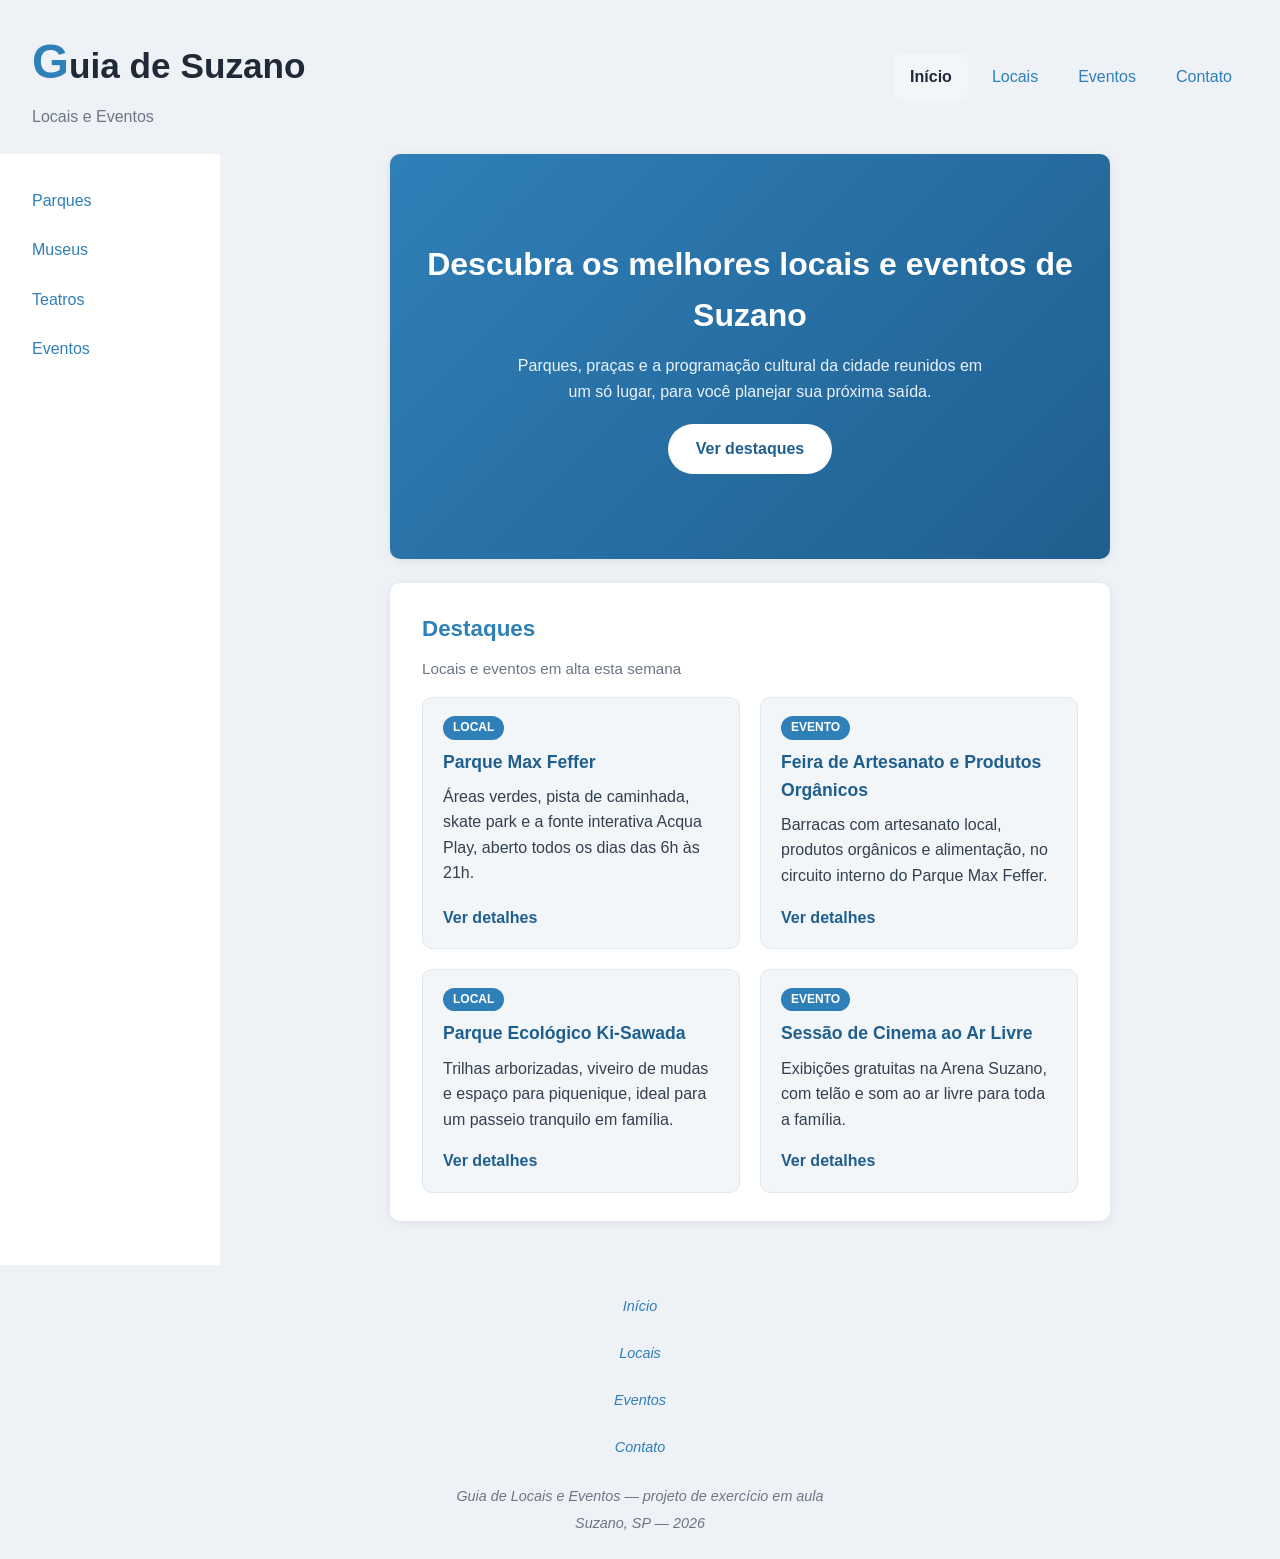
==== index.html @ c149b3ac "first commit" ====
<!DOCTYPE html>
<html lang="pt-br">

<head>
    <meta charset="UTF-8">
    <meta name="viewport" content="width=device-width, initial-scale=1.0">
    <title>Início - Guia de Locais e Eventos de Suzano</title>
    <link rel="stylesheet" href="estilos.css">
</head>

<body class="pagina-grade">

    <header>
        <div class="identidade">
            <h1>Guia de Suzano</h1>
            <p class="subtitulo">Locais e Eventos</p>
        </div>

        <nav aria-label="Navegação principal">
            <ul>
                <li><a href="index.html" aria-current="page">Início</a></li>
                <li><a href="locais.html">Locais</a></li>
                <li><a href="eventos.html">Eventos</a></li>
                <li><a href="contato.html">Contato</a></li>
            </ul>
        </nav>
    </header>

    <aside class="lateral">
        <nav aria-label="Categorias">
            <h2 class="visualmente-oculto">Categorias</h2>
            <ul>
                <li><a href="locais.html#parques">Parques</a></li>
                <li><a href="locais.html#museus">Museus</a></li>
                <li><a href="locais.html#teatros">Teatros</a></li>
                <li><a href="eventos.html">Eventos</a></li>
            </ul>
        </nav>
    </aside>

    <main>

        <!-- Etapa 1: destaque com conteúdo centralizado nos dois eixos -->
        <section class="hero">
            <h2>Descubra os melhores locais e eventos de Suzano</h2>
            <p>
                Parques, praças e a programação cultural da cidade reunidos em um só lugar,
                para você planejar sua próxima saída.
            </p>
            <a class="botao-primario" href="#destaques">Ver destaques</a>
        </section>

        <!-- Etapa 2: grade de cards que quebra linha conforme o espaço disponível -->
        <section id="destaques">
            <h2>Destaques</h2>
            <p class="descricao-secao">Locais e eventos em alta esta semana</p>

            <div class="cards">
                <a class="card" href="detalhe.html">
                    <span class="categoria">Local</span>
                    <h3>Parque Max Feffer</h3>
                    <p>
                        Áreas verdes, pista de caminhada, skate park e a fonte interativa Acqua Play,
                        aberto todos os dias das 6h às 21h.
                    </p>
                    <span class="link-card">Ver detalhes</span>
                </a>

                <article class="card">
                    <span class="categoria">Evento</span>
                    <h3>Feira de Artesanato e Produtos Orgânicos</h3>
                    <p>
                        Barracas com artesanato local, produtos orgânicos e alimentação, no circuito
                        interno do Parque Max Feffer.
                    </p>
                    <a class="link-card" href="eventos.html">Ver detalhes</a>
                </article>

                <article class="card">
                    <span class="categoria">Local</span>
                    <h3>Parque Ecológico Ki-Sawada</h3>
                    <p>
                        Trilhas arborizadas, viveiro de mudas e espaço para piquenique, ideal para
                        um passeio tranquilo em família.
                    </p>
                    <a class="link-card" href="locais.html">Ver detalhes</a>
                </article>

                <article class="card">
                    <span class="categoria">Evento</span>
                    <h3>Sessão de Cinema ao Ar Livre</h3>
                    <p>
                        Exibições gratuitas na Arena Suzano, com telão e som ao ar livre para toda
                        a família.
                    </p>
                    <a class="link-card" href="eventos.html">Ver detalhes</a>
                </article>
            </div>
        </section>

    </main>

    <footer>
        <nav aria-label="Navegação do rodapé">
            <ul class="menu-vertical">
                <li><a href="index.html" aria-current="page">Início</a></li>
                <li><a href="locais.html">Locais</a></li>
                <li><a href="eventos.html">Eventos</a></li>
                <li><a href="contato.html">Contato</a></li>
            </ul>
        </nav>

        <p>Guia de Locais e Eventos — projeto de exercício em aula</p>
        <p>Suzano, SP — 2026</p>
    </footer>

</body>

</html>
---- estilos.css ----
:root {
  --cor-fundo-pagina: #eef1f5;
  --cor-fundo-card: #ffffff;
  --cor-titulo-principal: #1f2937;
  --cor-texto: #33404f;
  --cor-texto-suave: #6b7686;
  --cor-azul: #2f7fb8;
  --cor-azul-escuro: #1f5f8f;
  --cor-azul-tabela: #3d8ec9;
  --cor-zebra: #f2f6f9;
  --sombra-card: 0 2px 10px rgba(15, 23, 42, 0.08);
  --sombra-card-hover: 0 10px 24px rgba(15, 23, 42, 0.16);
  --raio-card: 10px;
  --transicao: 0.25s ease;
}

/* Reset e base */
* { box-sizing: border-box; }
html { scroll-behavior: smooth; }
::selection { background-color: var(--cor-azul-escuro); color: #fff; }

body {
  margin: 0;
  font-family: "Segoe UI", Arial, Helvetica, sans-serif;
  line-height: 1.6;
  color: var(--cor-texto);
  background-color: var(--cor-fundo-pagina);
  display: flex;
  flex-direction: column;
  min-height: 100vh;
}

/* Grade da página inicial: body.pagina-grade sobrepõe o flex acima só nessa página.
   Mobile-first: base em uma única coluna (cabeçalho, lateral, conteúdo e rodapé
   empilhados); o layout de duas colunas só aparece a partir do breakpoint abaixo. */
body.pagina-grade {
  display: grid;
  grid-template-columns: 1fr;
  grid-template-areas:
    "cabecalho"
    "lateral"
    "conteudo"
    "rodape";
}
body.pagina-grade > header { grid-area: cabecalho; }
body.pagina-grade > .lateral { grid-area: lateral; }
body.pagina-grade > main { grid-area: conteudo; }
body.pagina-grade > footer { grid-area: rodape; }

/* Mudança de desenho (não é só quantidade): a partir de 760px a lateral
   passa a ficar ao lado do conteúdo, em vez de empilhada acima dele. */
@media (min-width: 760px) {
  body.pagina-grade {
    grid-template-columns: minmax(160px, 220px) 1fr;
    grid-template-rows: auto 1fr auto;
    grid-template-areas:
      "cabecalho cabecalho"
      "lateral conteudo"
      "rodape rodape";
  }
}

/* Cabeçalho */
header {
  display: flex;
  justify-content: space-between;
  align-items: center;
  flex-wrap: wrap;
  gap: 16px;
  padding: 24px 32px;
}

.identidade h1 { margin: 0 0 4px; font-size: 2.2rem; color: var(--cor-titulo-principal); }
.identidade h1::first-letter { font-size: 1.35em; color: var(--cor-azul); }
.identidade .subtitulo { margin: 0; color: var(--cor-texto-suave); font-size: 1rem; }

/* Menus (topo, lateral e rodapé) */
header nav ul,
.lateral nav ul,
.menu-vertical {
  list-style: none;
  display: flex;
  flex-wrap: wrap;
  gap: 8px;
  margin: 0;
  padding: 0;
}
.lateral nav ul,
.menu-vertical { flex-direction: column; gap: 4px; }
.menu-vertical { align-items: center; margin-bottom: 16px; }

nav a { font-weight: 500; }
header nav a,
.lateral nav a,
.menu-vertical a { display: block; padding: 10px 16px; }

/* Estados de link (ordem LVHA) + foco */
a { transition: color var(--transicao), background-color var(--transicao); }
a:link { color: var(--cor-azul); text-decoration: none; }
a:visited { color: var(--cor-azul-escuro); }
a:hover { text-decoration: underline; color: var(--cor-azul-escuro); }
a:focus { outline: 2px solid var(--cor-azul-escuro); outline-offset: 2px; border-radius: 2px; }

header nav a[aria-current="page"] {
  color: var(--cor-titulo-principal);
  background-color: var(--cor-zebra);
  border-radius: 6px;
  font-weight: 700;
}

/* Lateral de categorias */
.lateral { background-color: var(--cor-fundo-card); padding: 24px 16px; }

/* Conteúdo principal e cards internos das seções */
main { flex: 1; width: 100%; max-width: 760px; margin: 0 auto; padding: 0 20px 20px; }

main section {
  background-color: var(--cor-fundo-card);
  border-radius: var(--raio-card);
  box-shadow: var(--sombra-card);
  padding: 18px 20px;
  margin-bottom: 24px;
  transition: transform var(--transicao), box-shadow var(--transicao);
}
main section:hover { transform: translateY(-4px); box-shadow: var(--sombra-card-hover); }

/* A partir de 760px sobra espaço horizontal: volta ao respiro interno maior */
@media (min-width: 760px) {
  main section { padding: 28px 32px; }
}
main section h2 { color: var(--cor-azul); margin-top: 0; font-size: 1.4rem; }
.descricao-secao { color: var(--cor-texto-suave); margin-top: -8px; font-size: 0.95rem; }

/* Hero centralizado (index) */
.hero {
  display: flex;
  flex-direction: column;
  justify-content: center;
  align-items: center;
  min-height: 45vh;
  text-align: center;
  gap: 12px;
  color: #fff;
  background: linear-gradient(135deg, var(--cor-azul), var(--cor-azul-escuro));
}
.hero h2 { margin: 0; font-size: 2rem; color: #fff; }
.hero p { margin: 0; max-width: 480px; color: #eaf3fb; }

.botao-primario:link,
.botao-primario:visited {
  display: inline-block;
  margin-top: 8px;
  padding: 12px 28px;
  border-radius: 999px;
  background-color: #fff;
  color: var(--cor-azul-escuro);
  font-weight: 600;
  text-decoration: none;
}
.botao-primario:hover { background-color: var(--cor-zebra); }
.botao-primario:focus { outline: 2px solid #fff; outline-offset: 3px; }

/* Grade de cards (flex-wrap, base de 280px) */
.cards { display: flex; flex-wrap: wrap; gap: 20px; margin-top: 16px; padding: 0; list-style: none; }

.card {
  flex: 1 1 280px;
  display: flex;
  flex-direction: column;
  background-color: var(--cor-zebra);
  border: 1px solid #e2e8f0;
  border-radius: var(--raio-card);
  padding: 18px 20px;
  transition: transform var(--transicao), box-shadow var(--transicao);
}
.card .categoria {
  align-self: flex-start;
  margin-bottom: 8px;
  padding: 2px 10px;
  border-radius: 999px;
  background-color: var(--cor-azul);
  color: #fff;
  font-size: 0.75rem;
  font-weight: 600;
  text-transform: uppercase;
}
.card h3 { margin: 0 0 8px; color: var(--cor-azul-escuro); font-size: 1.1rem; }
.card p { margin: 0 0 16px; flex: 1; }
.card .link-card { align-self: flex-start; font-weight: 600; margin-top: auto; color: var(--cor-azul-escuro); }

/* Card que envolve o próprio <a>: mantém a aparência de .card, só sem
   sublinhado/cor padrão de link no texto em volta. */
a.card:link,
a.card:visited {
  color: inherit;
  text-decoration: none;
}
a.card:hover,
a.card:focus {
  text-decoration: none;
  transform: translateY(-4px);
  box-shadow: var(--sombra-card-hover);
}
a.card:focus {
  outline: 2px solid var(--cor-azul-escuro);
  outline-offset: 2px;
}

/* Citação e tabela */
blockquote {
  border-left: 4px solid var(--cor-azul);
  margin: 16px 0 0;
  padding: 8px 16px;
  font-style: italic;
  color: var(--cor-texto-suave);
}

table {
  width: 100%;
  border-collapse: collapse;
  margin-top: 12px;
  display: block;
  overflow-x: auto;
  max-width: 100%;
}
thead tr { background-color: var(--cor-azul-tabela); }
thead th { color: #fff; text-align: left; padding: 10px 14px; }
tbody td { padding: 10px 14px; border-bottom: 1px solid #e5e9ee; }
tbody tr:nth-child(even) { background-color: var(--cor-zebra); }
.atualizado { text-align: center; color: var(--cor-texto-suave); font-size: 0.85rem; margin-bottom: 0; }

.visualmente-oculto {
  position: absolute;
  width: 1px;
  height: 1px;
  overflow: hidden;
  clip: rect(0 0 0 0);
  white-space: nowrap;
}

/* Listas de conteúdo */
#comodidades ol { padding-left: 22px; }
#comodidades li { margin-bottom: 8px; }
#eventos ul { padding-left: 22px; }
#eventos li { margin-bottom: 6px; }
.lista-links { list-style-type: square; padding-left: 22px; }
.lista-links li { margin-bottom: 6px; }

/* Seta decorativa nos links de contato (puramente visual) */
.lista-links a {
  position: relative;
  display: inline-block;
  transition: padding-left var(--transicao), color var(--transicao);
}
.lista-links a::before {
  content: "→";
  position: absolute;
  left: -14px;
  opacity: 0;
  transform: translateX(-6px);
  transition: opacity var(--transicao), transform var(--transicao);
}
.lista-links a:hover,
.lista-links a:focus { padding-left: 18px; }
.lista-links a:hover::before,
.lista-links a:focus::before { opacity: 1; transform: translateX(0); }

/* Figura ilustrativa */
figure { margin: 24px 0 0; text-align: center; overflow: hidden; border-radius: 8px; }
figure svg { max-width: 100%; height: auto; border-radius: 8px; display: block; transition: transform var(--transicao); }
figure:hover svg { transform: scale(1.04); }
figcaption { margin-top: 8px; color: var(--cor-texto-suave); font-style: italic; font-size: 0.9rem; }

/* Rodapé */
footer { text-align: center; font-style: italic; color: var(--cor-texto-suave); padding: 20px; font-size: 0.9rem; }
footer p { margin: 4px 0; }

/* Acessibilidade: reduz animação para quem pediu no sistema */
@media (prefers-reduced-motion: reduce) {
  html { scroll-behavior: auto; }
  a, main section, .card, figure svg, .lista-links a, .lista-links a::before { transition: none !important; }
  main section:hover, a.card:hover, a.card:focus, figure:hover svg { transform: none; }
}
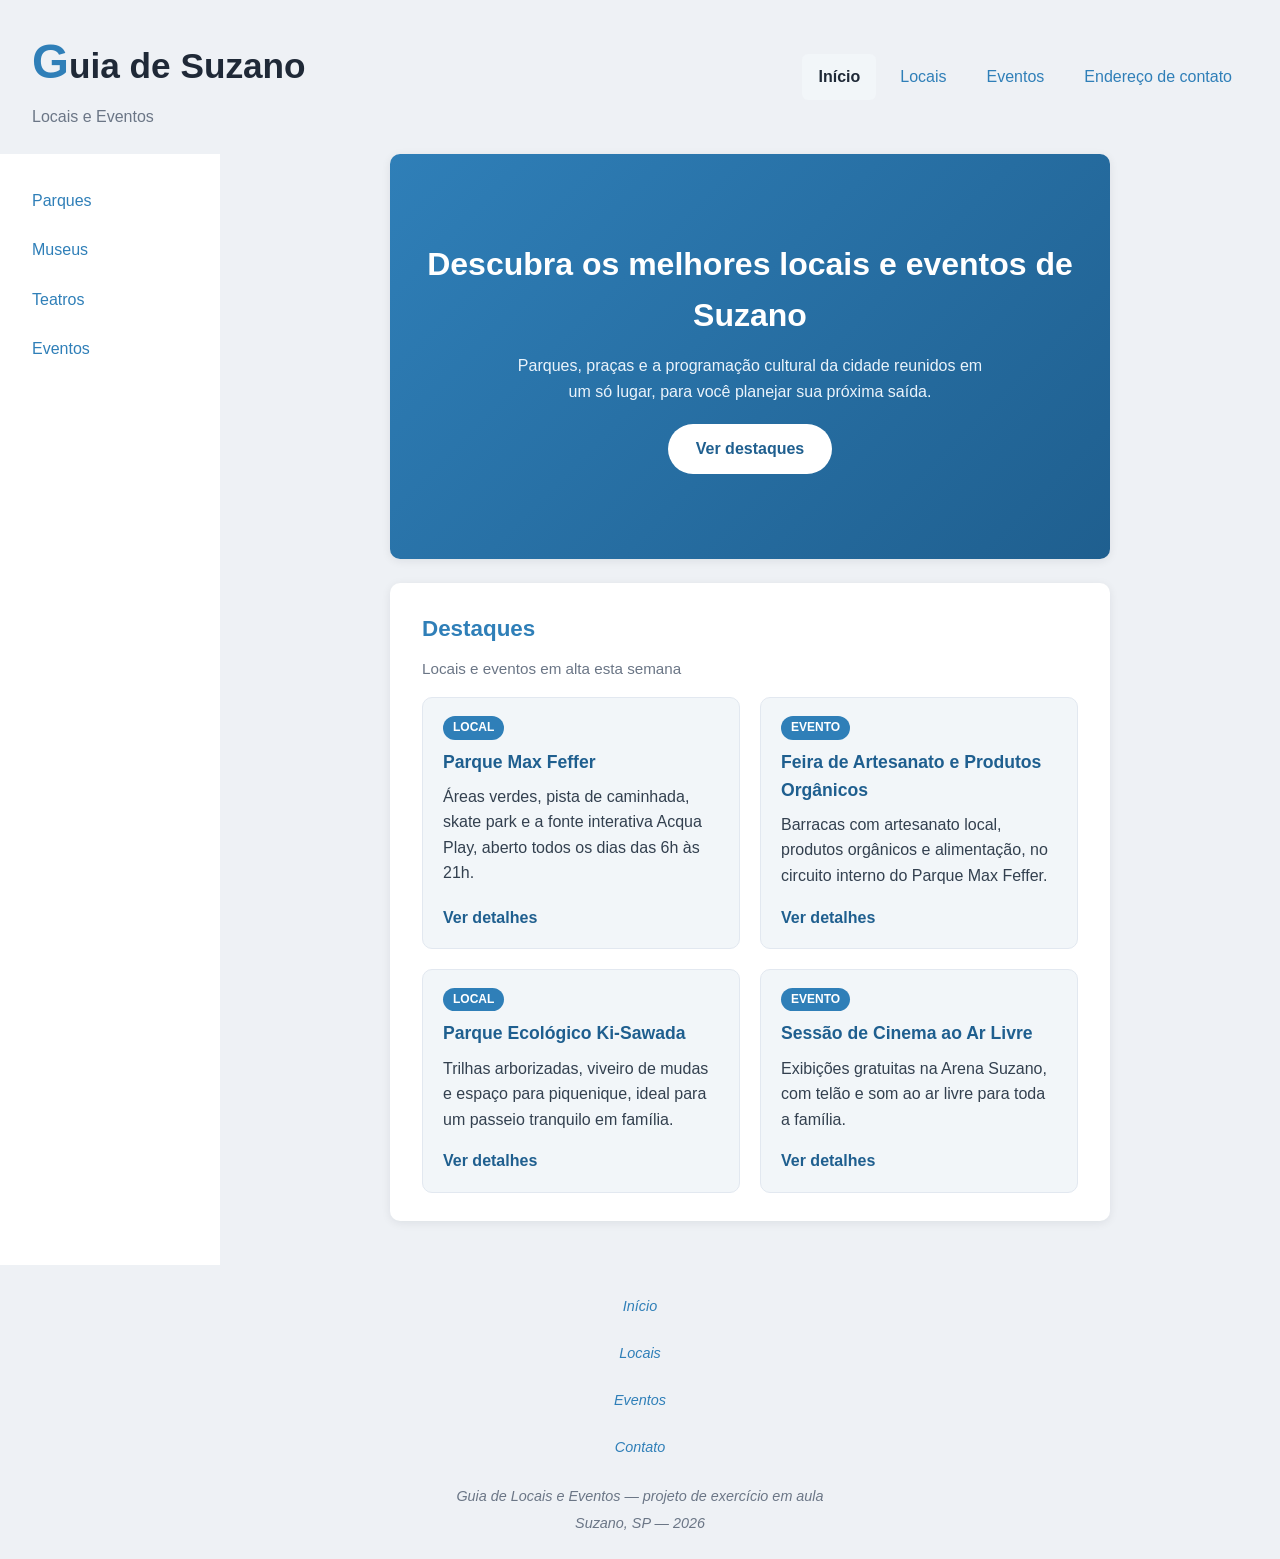
==== commit 5ae7a2f8: "second commit" ====
--- a/index.html
+++ b/index.html
@@ -21,7 +21,7 @@
                 <li><a href="index.html" aria-current="page">Início</a></li>
                 <li><a href="locais.html">Locais</a></li>
                 <li><a href="eventos.html">Eventos</a></li>
-                <li><a href="contato.html">Contato</a></li>
+                <li><a href="contato.html">Endereço de contato</a></li>
             </ul>
         </nav>
     </header>
